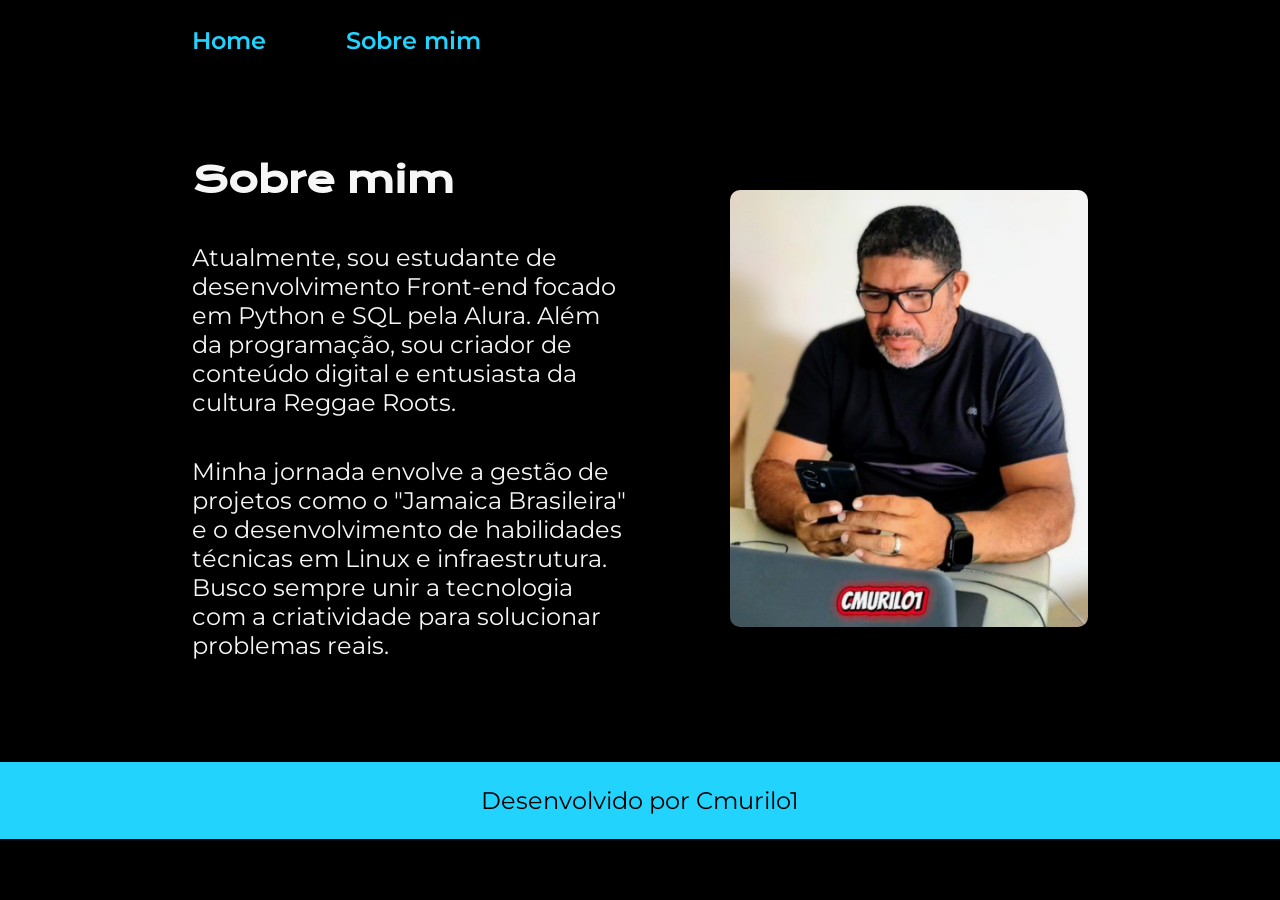
==== about.html @ bfa24f7a "style atualiza foco para front-end e melhora a documentacao do redme" ====
<!DOCTYPE html>
<html lang="pt-br">
<head>
    <meta charset="UTF-8">
    <meta name="viewport" content="width=device-width, initial-scale=1.0">
    <title>Sobre mim - Claudio Murilo</title>
    <link rel="stylesheet" href="./css/style.css">
</head>
<body>
    <header class="cabecalho">
        <nav class="cabecalho__menu">
            <a class="cabecalhomenulink" href="index.html">Home</a>
            <a class="cabecalhomenulink" href="about.html">Sobre mim</a>
        </nav>
    </header>

    <main class="apresentacao">
        <section class="apresentacao__conteudo">
            <h1 class="apresentacaoconteudotitulo">Sobre mim</h1>
            <p class="apresentacaoconteudotexto">
                Atualmente, sou estudante de desenvolvimento Front-end focado em Python e SQL pela Alura. Além da programação, sou criador de conteúdo digital e entusiasta da cultura Reggae Roots.
            </p>
            <p class="apresentacaoconteudotexto">
                Minha jornada envolve a gestão de projetos como o "Jamaica Brasileira" e o desenvolvimento de habilidades técnicas em Linux e infraestrutura. Busco sempre unir a tecnologia com a criatividade para solucionar problemas reais.
            </p>
        </section>
        <img class="apresentacao__imagem" src="./assets/imgdev2.jpg" alt="Foto de Claudio Murilo">
    </main>

    <footer class="rodape">
        <p>Desenvolvido por Cmurilo1</p>
    </footer>
</body>
</html>
---- css/style.css ----
@import url('https://fonts.googleapis.com/css2?family=Krona+One&family=Montserrat:wght@400;600&display=swap');

:root {
    --cor-primaria: #000000;
    --cor-secundaria: #F6F6F6;
    --cor-terciaria: #22D4FD;
}

* {
    margin: 0;
    padding: 0;
    box-sizing: border-box;
}

body {
    background-color: var(--cor-primaria);
    color: var(--cor-secundaria);
    font-family: 'Montserrat', sans-serif;
}

/* Cabeçalho e Menu */
.cabecalho {
    padding: 2% 0 0 15%;
}

.cabecalho__menu {
    display: flex;
    gap: 80px;
}

.cabecalhomenulink {
    font-family: 'Montserrat', sans-serif;
    font-size: 1.5rem;
    font-weight: 600;
    color: var(--cor-terciaria);
    text-decoration: none;
}

/* Conteúdo Principal - Ajuste de Enquadramento */
.apresentacao {
    padding: 8% 15%; /* Cria a margem lateral e superior para enquadrar o conteúdo */
    display: flex;
    align-items: center;
    justify-content: space-between;
    gap: 100px; /* Espaço entre o bloco de texto e a imagem */
}

.apresentacao__conteudo {
    width: 50%; /* Define que o texto ocupa metade da área útil */
    display: flex;
    flex-direction: column;
    gap: 40px;
}

.apresentacaoconteudotitulo {
    font-size: 2.25rem;
    font-family: 'Krona One', sans-serif;
}

.titulo-destaque {
    color: var(--cor-terciaria);
}

.apresentacaoconteudotexto {
    font-size: 1.5rem;
    font-family: 'Montserrat', sans-serif;
}

/* Botões de Redes Sociais */
.apresentacao__links {
    display: flex;
    flex-direction: column;
    align-items: center;
    gap: 32px;
}

.apresentacaolinkssubtitulo {
    font-family: 'Krona One', sans-serif;
    font-size: 1.5rem;
    font-weight: 400;
}

.apresentacaolinkslink {
    display: flex;
    justify-content: center;
    align-items: center;
    gap: 16px;
    border: 2px solid var(--cor-terciaria);
    width: 378px;
    text-align: center;
    border-radius: 8px;
    font-size: 1.5rem;
    font-weight: 600;
    padding: 15px 0;
    text-decoration: none;
    color: var(--cor-secundaria);
    font-family: 'Montserrat', sans-serif;
}

.apresentacaolinkslink:hover {
    background-color: #272727;
}

/* Imagem Enquadrada */
.apresentacao__imagem {
    width: 40%; /* Reduz o tamanho da imagem para não sufocar o texto */
    max-width: 450px; /* Garante que a foto não fique gigante em telas grandes */
    border-radius: 10px;
}

/* Rodapé */
.rodape {
    padding: 24px;
    color: var(--cor-primaria);
    background-color: var(--cor-terciaria);
    text-align: center;
    font-family: 'Montserrat', sans-serif;
    font-size: 1.5rem;
    font-weight: 400;
}
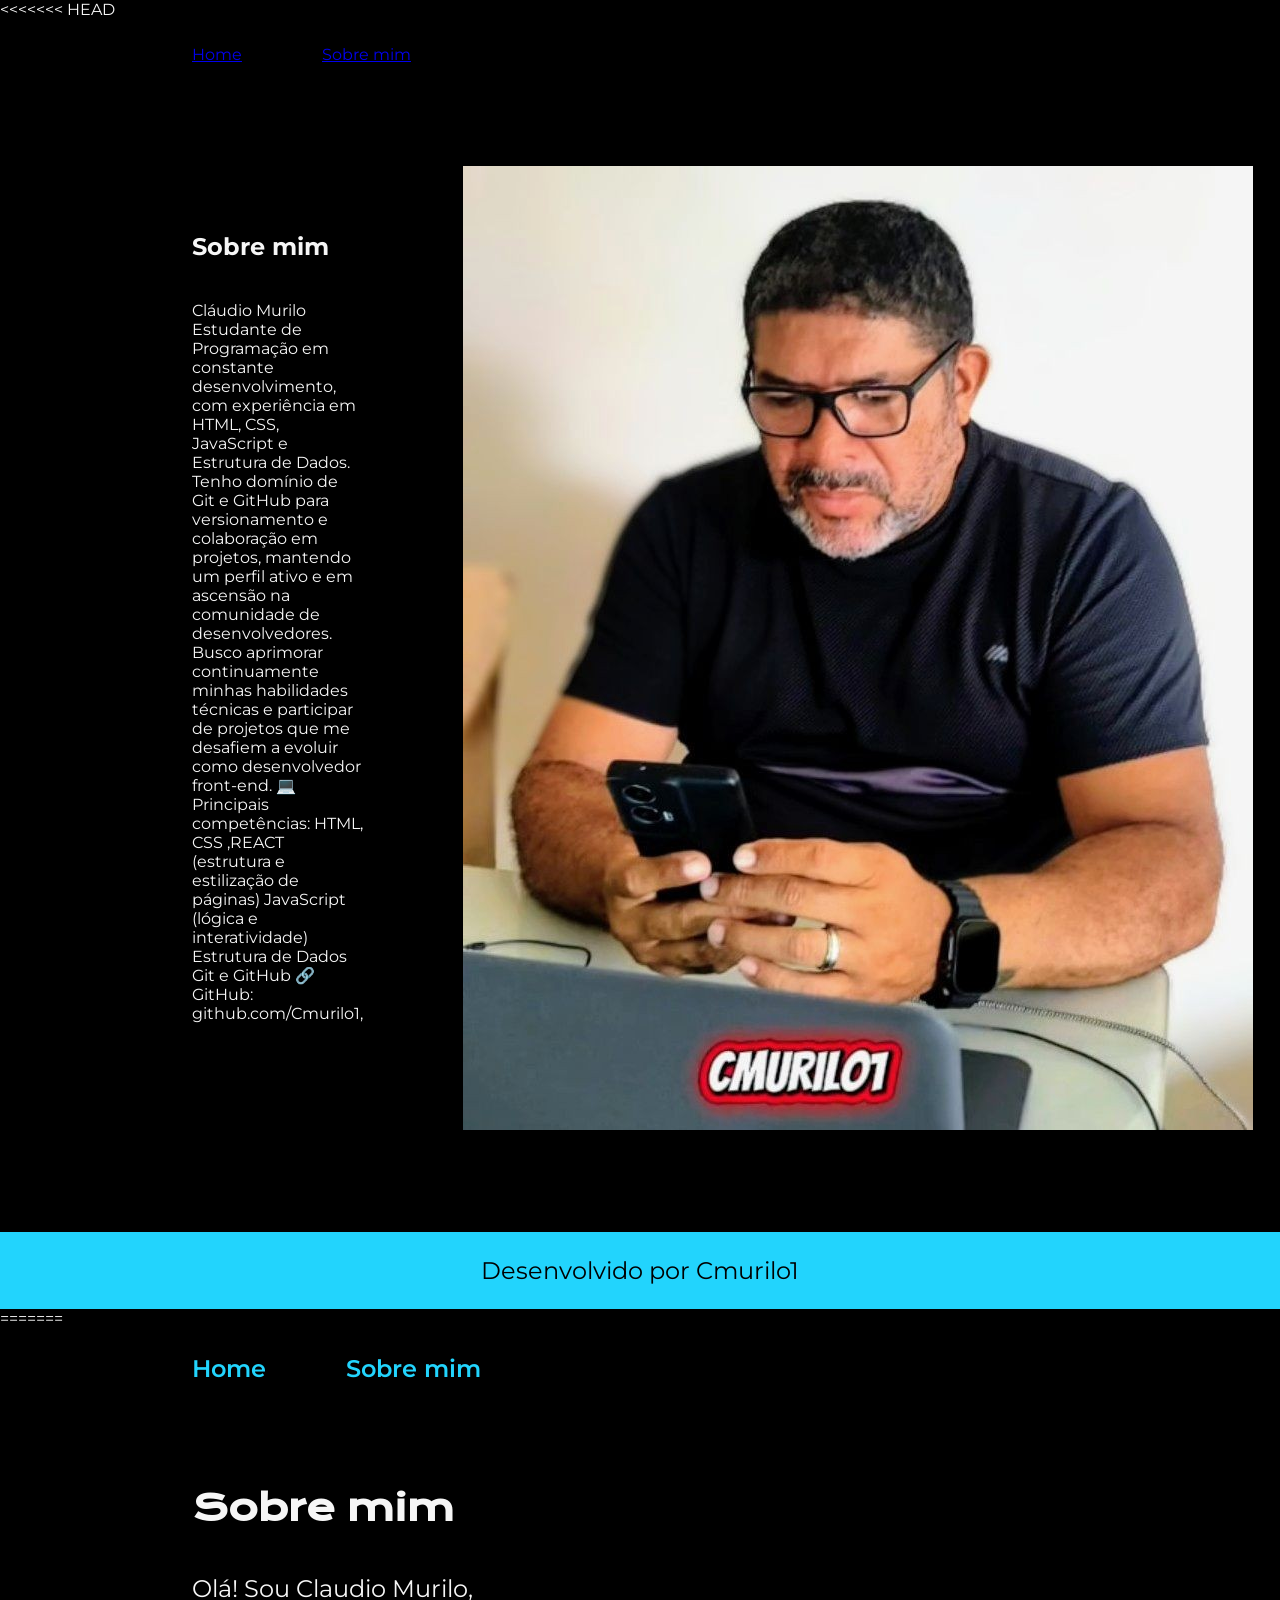
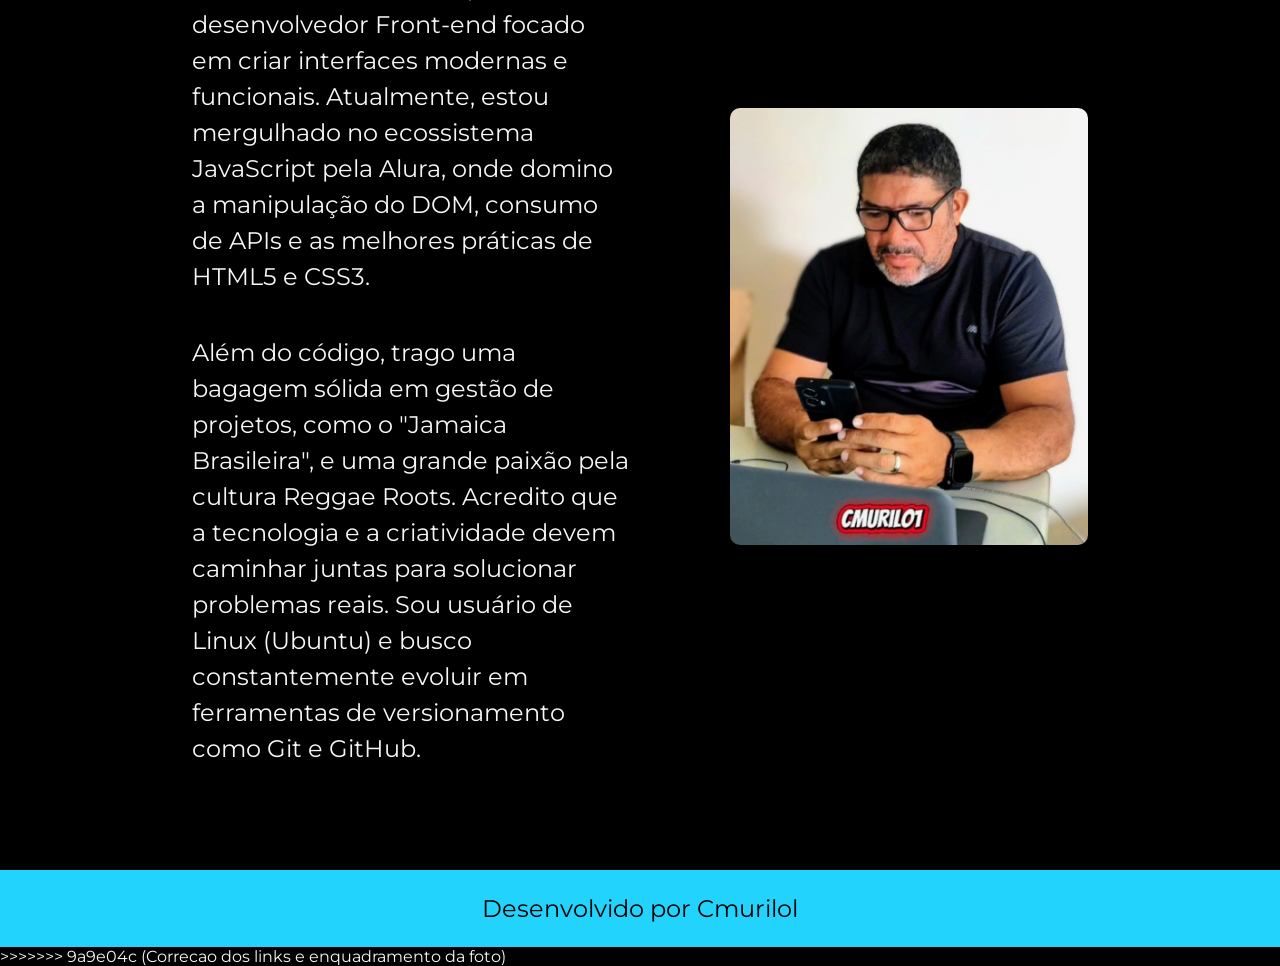
==== commit 2d0f4775: "fix: correcao final de tags e textos do index" ====
--- a/about.html
+++ b/about.html
@@ -3,6 +3,47 @@
 <head>
     <meta charset="UTF-8">
     <meta name="viewport" content="width=device-width, initial-scale=1.0">
+<<<<<<< HEAD
+    <title>Sobre mim</title>
+    <link rel="stylesheet" href="./styles.css/style.css">
+</head>
+    <body>
+<header class="cabecalho">
+     <nav class="cabecalho__menu">
+      <a class="cabecalho__menu__link" href="index.html">Home</a>
+      <a class="cabecalho__menu__link" href="about.html">Sobre mim</a>
+    </nav>
+</header>
+    <main class="apresentacao">
+    <section class="apresentacao__conteudo">
+<h1 class="apresentacao__conteudo__titulo">Sobre mim</h1>
+<p class="apresentacao__conteudo__texto">Cláudio Murilo
+
+Estudante de Programação em constante desenvolvimento, com experiência em HTML, CSS, JavaScript e Estrutura de Dados. Tenho domínio de Git e GitHub para versionamento e colaboração em projetos, mantendo um perfil ativo e em ascensão na comunidade de desenvolvedores.
+
+Busco aprimorar continuamente minhas habilidades técnicas e participar de projetos que me desafiem a evoluir como desenvolvedor front-end.
+
+💻 Principais competências:
+
+HTML, CSS ,REACT (estrutura e estilização de páginas)
+
+JavaScript (lógica e interatividade)
+
+Estrutura de Dados
+
+Git e GitHub
+
+🔗 GitHub: github.com/Cmurilo1,</p>
+<p class="apresentacao__conteudo__texto"></p>
+    </section>
+     <img src="./assets/imgdev2.jpg" alt="Imagem do desenvolvedor Cmurilo1 GTH">
+   </main>
+   
+    <footer class="rodape">
+    <p>Desenvolvido por Cmurilo1</p>
+  </footer>
+   
+=======
     <title>Sobre mim - Claudio Murilo</title>
     <link rel="stylesheet" href="./css/style.css">
 </head>
@@ -18,17 +59,18 @@
         <section class="apresentacao__conteudo">
             <h1 class="apresentacaoconteudotitulo">Sobre mim</h1>
             <p class="apresentacaoconteudotexto">
-                Atualmente, sou estudante de desenvolvimento Front-end focado em Python e SQL pela Alura. Além da programação, sou criador de conteúdo digital e entusiasta da cultura Reggae Roots.
+                Olá! Sou Claudio Murilo, desenvolvedor Front-end focado em criar interfaces modernas e funcionais. Atualmente, estou mergulhado no ecossistema JavaScript pela Alura, onde domino a manipulação do DOM, consumo de APIs e as melhores práticas de HTML5 e CSS3.
             </p>
             <p class="apresentacaoconteudotexto">
-                Minha jornada envolve a gestão de projetos como o "Jamaica Brasileira" e o desenvolvimento de habilidades técnicas em Linux e infraestrutura. Busco sempre unir a tecnologia com a criatividade para solucionar problemas reais.
+                Além do código, trago uma bagagem sólida em gestão de projetos, como o "Jamaica Brasileira", e uma grande paixão pela cultura Reggae Roots. Acredito que a tecnologia e a criatividade devem caminhar juntas para solucionar problemas reais. Sou usuário de Linux (Ubuntu) e busco constantemente evoluir em ferramentas de versionamento como Git e GitHub.
             </p>
         </section>
         <img class="apresentacao__imagem" src="./assets/imgdev2.jpg" alt="Foto de Claudio Murilo">
     </main>
 
     <footer class="rodape">
-        <p>Desenvolvido por Cmurilo1</p>
+        <p>Desenvolvido por Cmurilol</p>
     </footer>
+>>>>>>> 9a9e04c (Correcao dos links e enquadramento da foto)
 </body>
 </html>
--- a/styles.css/style.css
+++ b/styles.css/style.css
@@ -0,0 +1,129 @@
+/* Reset e Variáveis */
+* {
+    margin: 0;
+    padding: 0;
+    box-sizing: border-box;
+}
+
+:root {
+    --cor-primaria: #000000;
+    --cor-secundaria: #F6F6F6;
+    --cor-terciaria: #22D4FD;
+    --font-primaria: 'Inter', sans-serif;
+    --font-secondary: 'Montserrat', sans-serif;
+}
+
+body {
+    background-color: var(--cor-primaria);
+    color: var(--cor-secundaria);
+    font-family: var(--font-primaria);
+    min-height: 100vh;
+}
+
+/* Cabeçalho */
+.cabecalho {
+    padding: 2% 0 0 10%;
+}
+
+.cabecalho__menu {
+    display: flex;
+    gap: 80px;
+}
+
+.cabecalhomenulink {
+    font-family: var(--font-secondary);
+    font-size: 1.5rem;
+    font-weight: 600;
+    color: var(--cor-terciaria);
+    text-decoration: none;
+}
+
+/* Seção Principal - AQUI ESTÁ O AJUSTE DE TAMANHO */
+.apresentacao {
+    padding: 5% 10%;
+    display: flex;
+    align-items: center;
+    justify-content: space-between; /* Espalha o conteúdo na tela */
+    gap: 40px;
+}
+
+.apresentacao__conteudo {
+    width: 50%; /* Aumentamos a largura do texto */
+    display: flex;
+    flex-direction: column;
+    gap: 40px;
+}
+
+.apresentacaoconteudotitulo {
+    font-size: 2.5rem; /* Título maior e mais visível */
+    font-family: var(--font-secondary);
+}
+
+.titulo-destaque {
+    color: var(--cor-terciaria);
+}
+
+.apresentacaoconteudotexto {
+    font-size: 1.5rem;
+    line-height: 1.5;
+}
+
+/* Botões de Redes Sociais */
+.apresentacao__links {
+    display: flex;
+    flex-direction: column;
+    align-items: center;
+    gap: 32px;
+}
+
+.apresentacaolinkssubtitulo {
+    font-family: var(--font-secondary);
+    font-weight: 400;
+    font-size: 1.5rem;
+}
+
+.apresentacaolinkslink {
+    display: flex;
+    justify-content: center;
+    align-items: center;
+    gap: 16px;
+    border: 2px solid var(--cor-terciaria);
+    width: 378px; /* Botões maiores e padronizados */
+    text-align: center;
+    border-radius: 8px;
+    font-size: 1.5rem;
+    font-weight: 600;
+    padding: 15px 0;
+    text-decoration: none;
+    color: var(--cor-secundaria);
+    font-family: var(--font-secondary);
+}
+
+.apresentacaolinkslink:hover {
+    background-color: #272727;
+}
+
+/* Imagem */
+.apresentacao__imagem {
+    width: 50%; /* Imagem ocupando metade da área disponível */
+    max-width: 600px;
+    border-radius: 16px;
+}
+
+/* Responsividade */
+@media (max-width: 1200px) {
+    .apresentacao {
+        flex-direction: column-reverse;
+        padding: 10%;
+    }
+
+    .apresentacao__conteudo {
+        width: 100%;
+        text-align: center;
+    }
+
+    .apresentacao__imagem {
+        width: 100%;
+        max-width: 350px;
+    }
+}
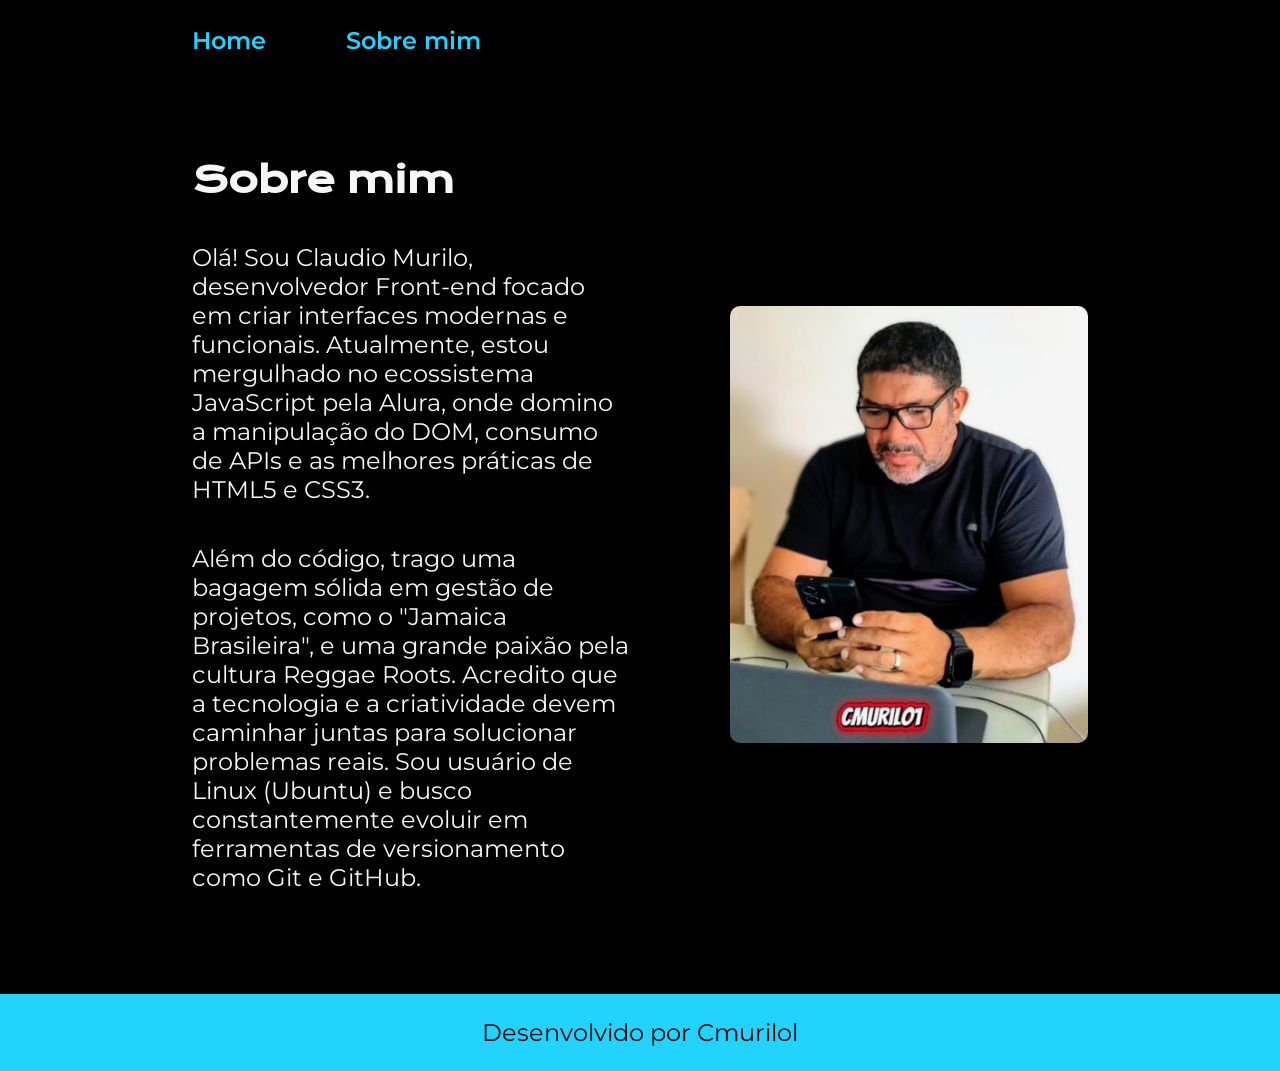
==== commit 217abba7: "fix: correcao final de tags e textos do index" ====
--- a/about.html
+++ b/about.html
@@ -3,47 +3,6 @@
 <head>
     <meta charset="UTF-8">
     <meta name="viewport" content="width=device-width, initial-scale=1.0">
-<<<<<<< HEAD
-    <title>Sobre mim</title>
-    <link rel="stylesheet" href="./styles.css/style.css">
-</head>
-    <body>
-<header class="cabecalho">
-     <nav class="cabecalho__menu">
-      <a class="cabecalho__menu__link" href="index.html">Home</a>
-      <a class="cabecalho__menu__link" href="about.html">Sobre mim</a>
-    </nav>
-</header>
-    <main class="apresentacao">
-    <section class="apresentacao__conteudo">
-<h1 class="apresentacao__conteudo__titulo">Sobre mim</h1>
-<p class="apresentacao__conteudo__texto">Cláudio Murilo
-
-Estudante de Programação em constante desenvolvimento, com experiência em HTML, CSS, JavaScript e Estrutura de Dados. Tenho domínio de Git e GitHub para versionamento e colaboração em projetos, mantendo um perfil ativo e em ascensão na comunidade de desenvolvedores.
-
-Busco aprimorar continuamente minhas habilidades técnicas e participar de projetos que me desafiem a evoluir como desenvolvedor front-end.
-
-💻 Principais competências:
-
-HTML, CSS ,REACT (estrutura e estilização de páginas)
-
-JavaScript (lógica e interatividade)
-
-Estrutura de Dados
-
-Git e GitHub
-
-🔗 GitHub: github.com/Cmurilo1,</p>
-<p class="apresentacao__conteudo__texto"></p>
-    </section>
-     <img src="./assets/imgdev2.jpg" alt="Imagem do desenvolvedor Cmurilo1 GTH">
-   </main>
-   
-    <footer class="rodape">
-    <p>Desenvolvido por Cmurilo1</p>
-  </footer>
-   
-=======
     <title>Sobre mim - Claudio Murilo</title>
     <link rel="stylesheet" href="./css/style.css">
 </head>
@@ -71,6 +30,5 @@
     <footer class="rodape">
         <p>Desenvolvido por Cmurilol</p>
     </footer>
->>>>>>> 9a9e04c (Correcao dos links e enquadramento da foto)
 </body>
 </html>
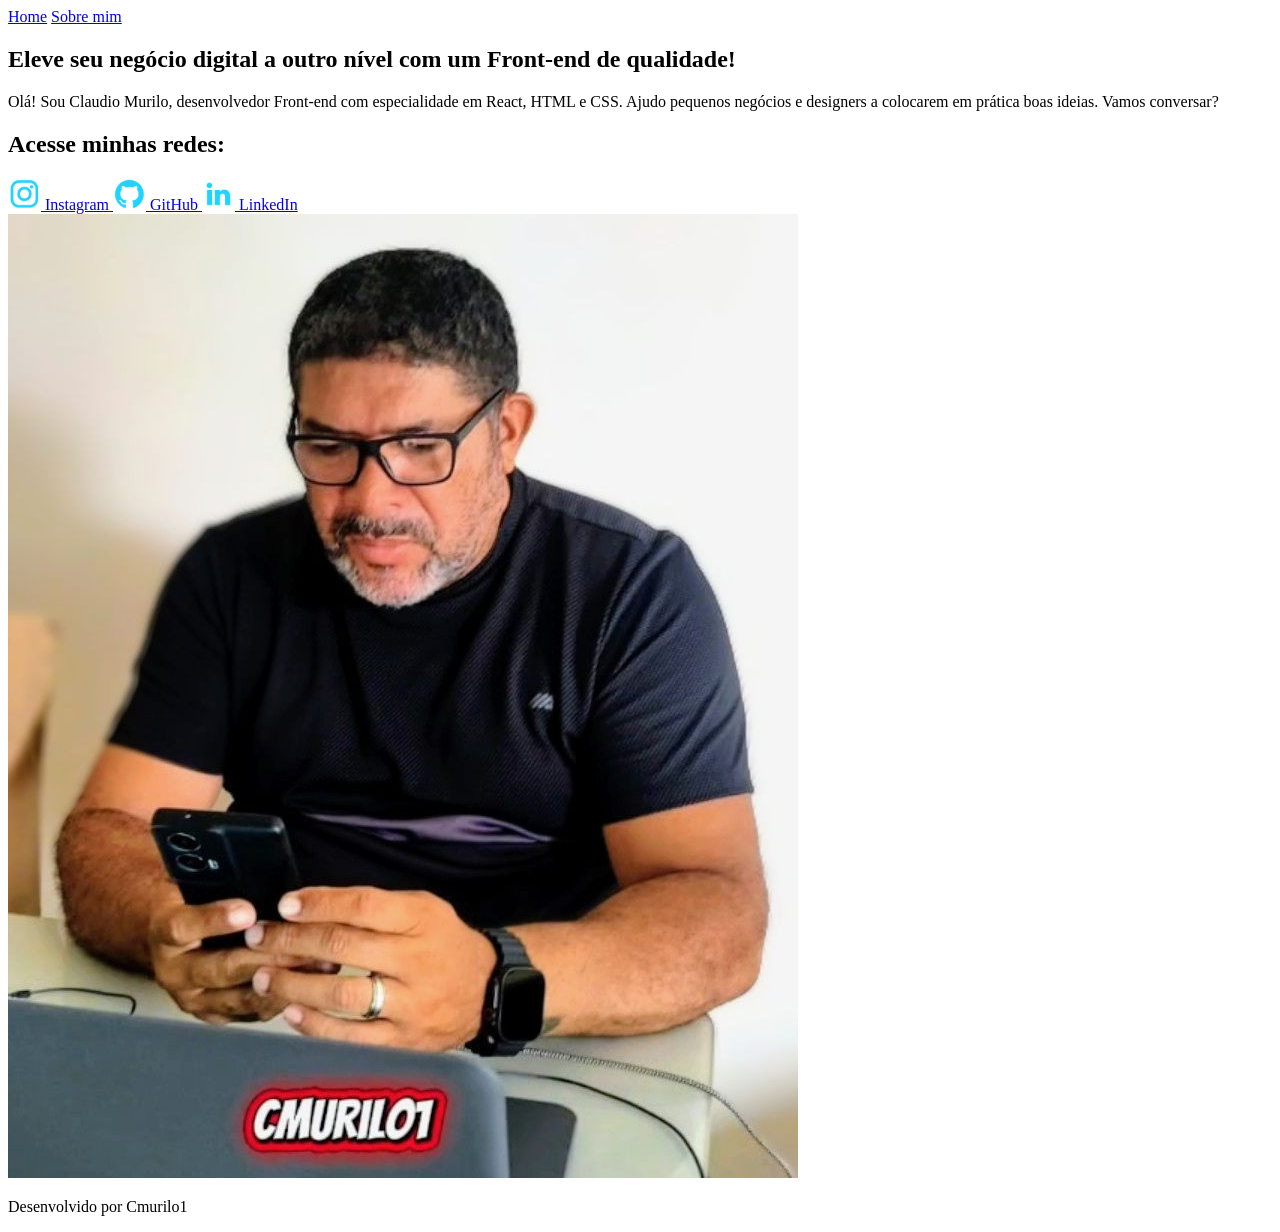
==== commit 7e4dabee: "Feat:versao final corrigida e limpa" ====
--- a/about.html
+++ b/about.html
@@ -3,8 +3,8 @@
 <head>
     <meta charset="UTF-8">
     <meta name="viewport" content="width=device-width, initial-scale=1.0">
-    <title>Sobre mim - Claudio Murilo</title>
-    <link rel="stylesheet" href="./css/style.css">
+    <title>Portfolio - Claudio Murilo</title>
+    <link rel="stylesheet" href="./styles/style.css">
 </head>
 <body>
     <header class="cabecalho">
@@ -13,22 +13,34 @@
             <a class="cabecalhomenulink" href="about.html">Sobre mim</a>
         </nav>
     </header>
-
     <main class="apresentacao">
         <section class="apresentacao__conteudo">
-            <h1 class="apresentacaoconteudotitulo">Sobre mim</h1>
-            <p class="apresentacaoconteudotexto">
-                Olá! Sou Claudio Murilo, desenvolvedor Front-end focado em criar interfaces modernas e funcionais. Atualmente, estou mergulhado no ecossistema JavaScript pela Alura, onde domino a manipulação do DOM, consumo de APIs e as melhores práticas de HTML5 e CSS3.
-            </p>
-            <p class="apresentacaoconteudotexto">
-                Além do código, trago uma bagagem sólida em gestão de projetos, como o "Jamaica Brasileira", e uma grande paixão pela cultura Reggae Roots. Acredito que a tecnologia e a criatividade devem caminhar juntas para solucionar problemas reais. Sou usuário de Linux (Ubuntu) e busco constantemente evoluir em ferramentas de versionamento como Git e GitHub.
-            </p>
+            <h1 class="apresentacaoconteudotitulo">Eleve seu negócio digital a outro nível <strong class="titulo-destaque">com um Front-end de qualidade!</strong></h1>
+            <p class="apresentacaoconteudotexto">Olá! Sou Claudio Murilo, desenvolvedor Front-end com especialidade em React, HTML e CSS. Ajudo pequenos negócios e designers a colocarem em prática boas ideias. Vamos conversar?</p>
+            
+            <div class="apresentacao__links">
+                <h2 class="apresentacaolinkssubtitulo">Acesse minhas redes:</h2>
+                
+                <a class="apresentacaolinkslink" href="https://instagram.com/claudiomurilooficial">
+                    <img src="./assets/instagram.png" alt="Logotipo do Instagram">
+                    Instagram
+                </a>
+
+                <a class="apresentacaolinkslink" href="https://github.com/Cmurilo1">
+                    <img src="./assets/github.png" alt="Logotipo do GitHub">
+                    GitHub
+                </a>
+
+                <a class="apresentacaolinkslink" href="https://linkedin.com/in/Claudiomurilo">
+                    <img src="./assets/linkedin.png" alt="Logotipo do LinkedIn">
+                    LinkedIn
+                </a>
+            </div>
         </section>
-        <img class="apresentacao__imagem" src="./assets/imgdev2.jpg" alt="Foto de Claudio Murilo">
+        <img class="apresentacao__image" src="./assets/imgdev2.jpg" alt="Foto do Claudio Murilo trabalhando">
     </main>
-
     <footer class="rodape">
-        <p>Desenvolvido por Cmurilol</p>
+        <p>Desenvolvido por Cmurilo1</p>
     </footer>
 </body>
 </html>
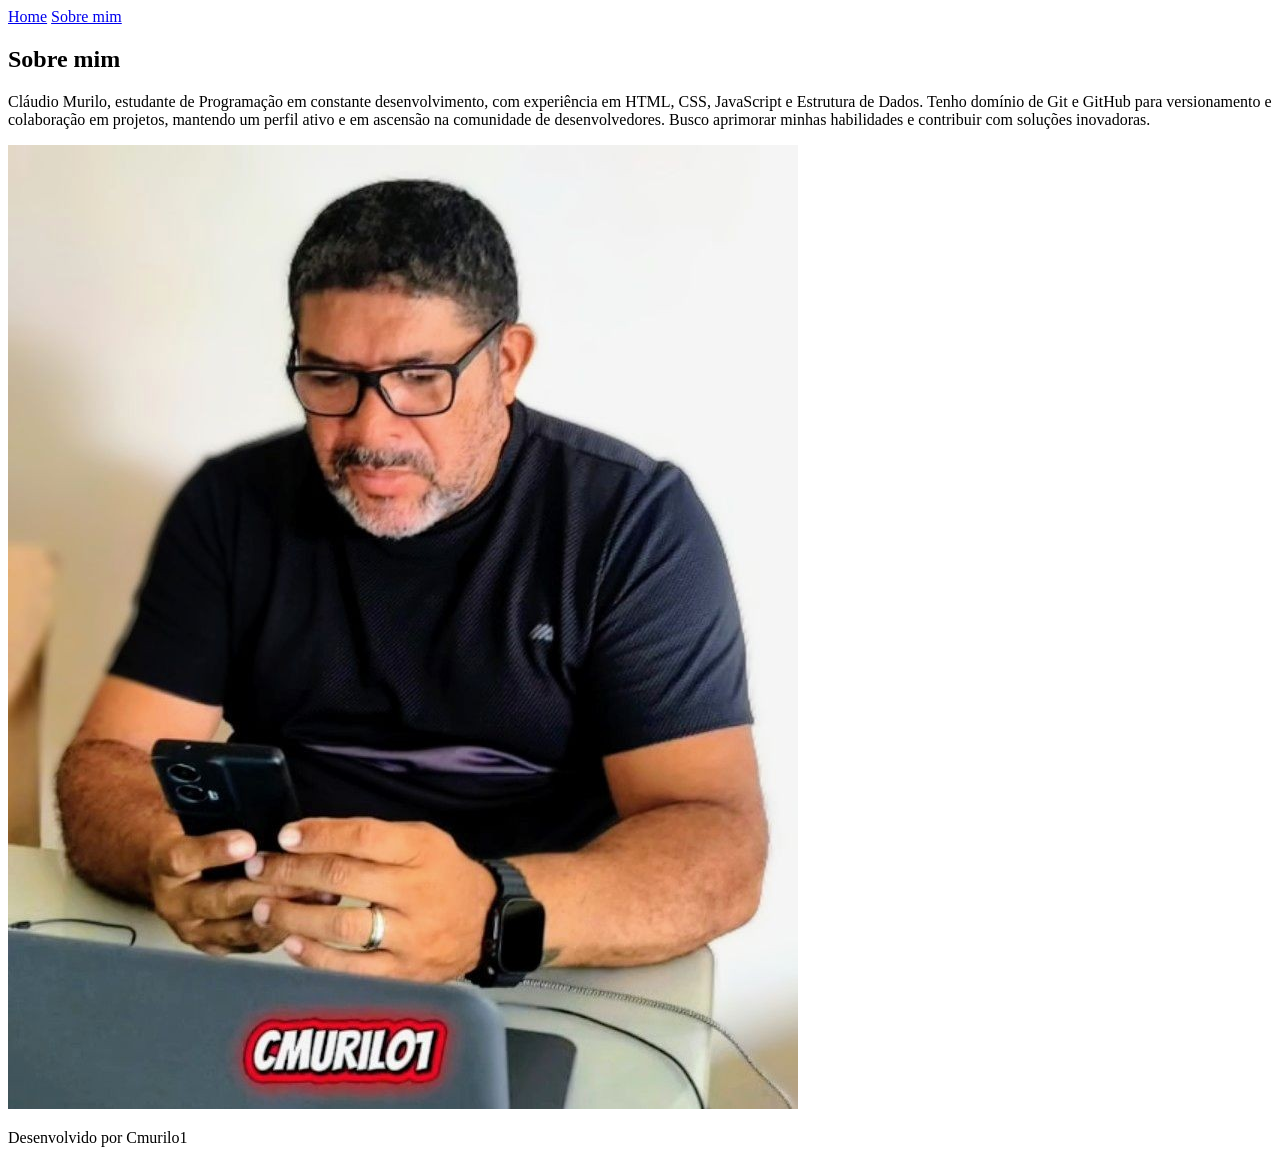
==== commit fc1664a3: "Feat site completo e sem erros" ====
--- a/about.html
+++ b/about.html
@@ -3,7 +3,7 @@
 <head>
     <meta charset="UTF-8">
     <meta name="viewport" content="width=device-width, initial-scale=1.0">
-    <title>Portfolio - Claudio Murilo</title>
+    <title>Sobre mim</title>
     <link rel="stylesheet" href="./styles/style.css">
 </head>
 <body>
@@ -15,29 +15,12 @@
     </header>
     <main class="apresentacao">
         <section class="apresentacao__conteudo">
-            <h1 class="apresentacaoconteudotitulo">Eleve seu negócio digital a outro nível <strong class="titulo-destaque">com um Front-end de qualidade!</strong></h1>
-            <p class="apresentacaoconteudotexto">Olá! Sou Claudio Murilo, desenvolvedor Front-end com especialidade em React, HTML e CSS. Ajudo pequenos negócios e designers a colocarem em prática boas ideias. Vamos conversar?</p>
-            
-            <div class="apresentacao__links">
-                <h2 class="apresentacaolinkssubtitulo">Acesse minhas redes:</h2>
-                
-                <a class="apresentacaolinkslink" href="https://instagram.com/claudiomurilooficial">
-                    <img src="./assets/instagram.png" alt="Logotipo do Instagram">
-                    Instagram
-                </a>
-
-                <a class="apresentacaolinkslink" href="https://github.com/Cmurilo1">
-                    <img src="./assets/github.png" alt="Logotipo do GitHub">
-                    GitHub
-                </a>
-
-                <a class="apresentacaolinkslink" href="https://linkedin.com/in/Claudiomurilo">
-                    <img src="./assets/linkedin.png" alt="Logotipo do LinkedIn">
-                    LinkedIn
-                </a>
-            </div>
+            <h1 class="apresentacaoconteudotitulo">Sobre mim</h1>
+            <p class="apresentacaoconteudotexto">
+                Cláudio Murilo, estudante de Programação em constante desenvolvimento, com experiência em HTML, CSS, JavaScript e Estrutura de Dados. Tenho domínio de Git e GitHub para versionamento e colaboração em projetos, mantendo um perfil ativo e em ascensão na comunidade de desenvolvedores. Busco aprimorar minhas habilidades e contribuir com soluções inovadoras.
+            </p>
         </section>
-        <img class="apresentacao__image" src="./assets/imgdev2.jpg" alt="Foto do Claudio Murilo trabalhando">
+        <img class="apresentacao__image" src="./assets/imgdev2.jpg" alt="Foto do Claudio Murilo">
     </main>
     <footer class="rodape">
         <p>Desenvolvido por Cmurilo1</p>
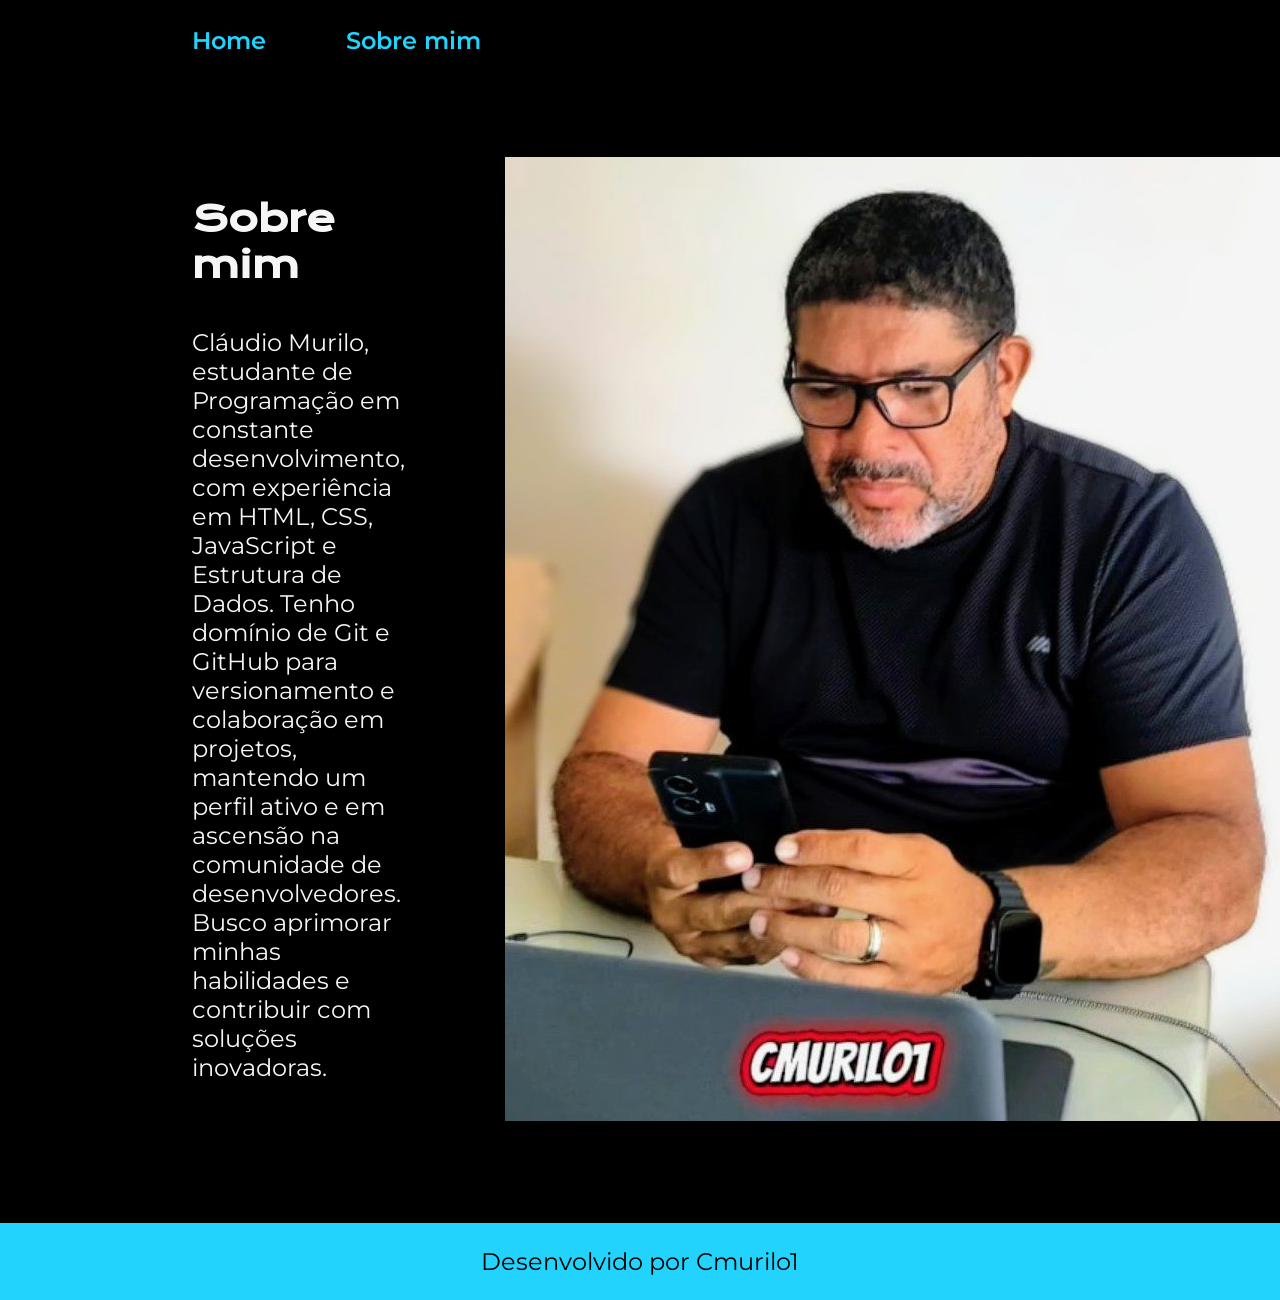
==== commit 31d297b2: "Fix:ajuste no caminho do css e limpeza de conflitos" ====
--- a/about.html
+++ b/about.html
@@ -4,7 +4,7 @@
     <meta charset="UTF-8">
     <meta name="viewport" content="width=device-width, initial-scale=1.0">
     <title>Sobre mim</title>
-    <link rel="stylesheet" href="./styles/style.css">
+    <link rel="stylesheet" href="./css/style.css">
 </head>
 <body>
     <header class="cabecalho">
--- a/css/style.css
+++ b/css/style.css
@@ -0,0 +1,120 @@
+@import url('https://fonts.googleapis.com/css2?family=Krona+One&family=Montserrat:wght@400;600&display=swap');
+
+:root {
+    --cor-primaria: #000000;
+    --cor-secundaria: #F6F6F6;
+    --cor-terciaria: #22D4FD;
+}
+
+* {
+    margin: 0;
+    padding: 0;
+    box-sizing: border-box;
+}
+
+body {
+    background-color: var(--cor-primaria);
+    color: var(--cor-secundaria);
+    font-family: 'Montserrat', sans-serif;
+}
+
+/* Cabeçalho e Menu */
+.cabecalho {
+    padding: 2% 0 0 15%;
+}
+
+.cabecalho__menu {
+    display: flex;
+    gap: 80px;
+}
+
+.cabecalhomenulink {
+    font-family: 'Montserrat', sans-serif;
+    font-size: 1.5rem;
+    font-weight: 600;
+    color: var(--cor-terciaria);
+    text-decoration: none;
+}
+
+/* Conteúdo Principal - Ajuste de Enquadramento */
+.apresentacao {
+    padding: 8% 15%; /* Cria a margem lateral e superior para enquadrar o conteúdo */
+    display: flex;
+    align-items: center;
+    justify-content: space-between;
+    gap: 100px; /* Espaço entre o bloco de texto e a imagem */
+}
+
+.apresentacao__conteudo {
+    width: 50%; /* Define que o texto ocupa metade da área útil */
+    display: flex;
+    flex-direction: column;
+    gap: 40px;
+}
+
+.apresentacaoconteudotitulo {
+    font-size: 2.25rem;
+    font-family: 'Krona One', sans-serif;
+}
+
+.titulo-destaque {
+    color: var(--cor-terciaria);
+}
+
+.apresentacaoconteudotexto {
+    font-size: 1.5rem;
+    font-family: 'Montserrat', sans-serif;
+}
+
+/* Botões de Redes Sociais */
+.apresentacao__links {
+    display: flex;
+    flex-direction: column;
+    align-items: center;
+    gap: 32px;
+}
+
+.apresentacaolinkssubtitulo {
+    font-family: 'Krona One', sans-serif;
+    font-size: 1.5rem;
+    font-weight: 400;
+}
+
+.apresentacaolinkslink {
+    display: flex;
+    justify-content: center;
+    align-items: center;
+    gap: 16px;
+    border: 2px solid var(--cor-terciaria);
+    width: 378px;
+    text-align: center;
+    border-radius: 8px;
+    font-size: 1.5rem;
+    font-weight: 600;
+    padding: 15px 0;
+    text-decoration: none;
+    color: var(--cor-secundaria);
+    font-family: 'Montserrat', sans-serif;
+}
+
+.apresentacaolinkslink:hover {
+    background-color: #272727;
+}
+
+/* Imagem Enquadrada */
+.apresentacao__imagem {
+    width: 40%; /* Reduz o tamanho da imagem para não sufocar o texto */
+    max-width: 450px; /* Garante que a foto não fique gigante em telas grandes */
+    border-radius: 10px;
+}
+
+/* Rodapé */
+.rodape {
+    padding: 24px;
+    color: var(--cor-primaria);
+    background-color: var(--cor-terciaria);
+    text-align: center;
+    font-family: 'Montserrat', sans-serif;
+    font-size: 1.5rem;
+    font-weight: 400;
+}
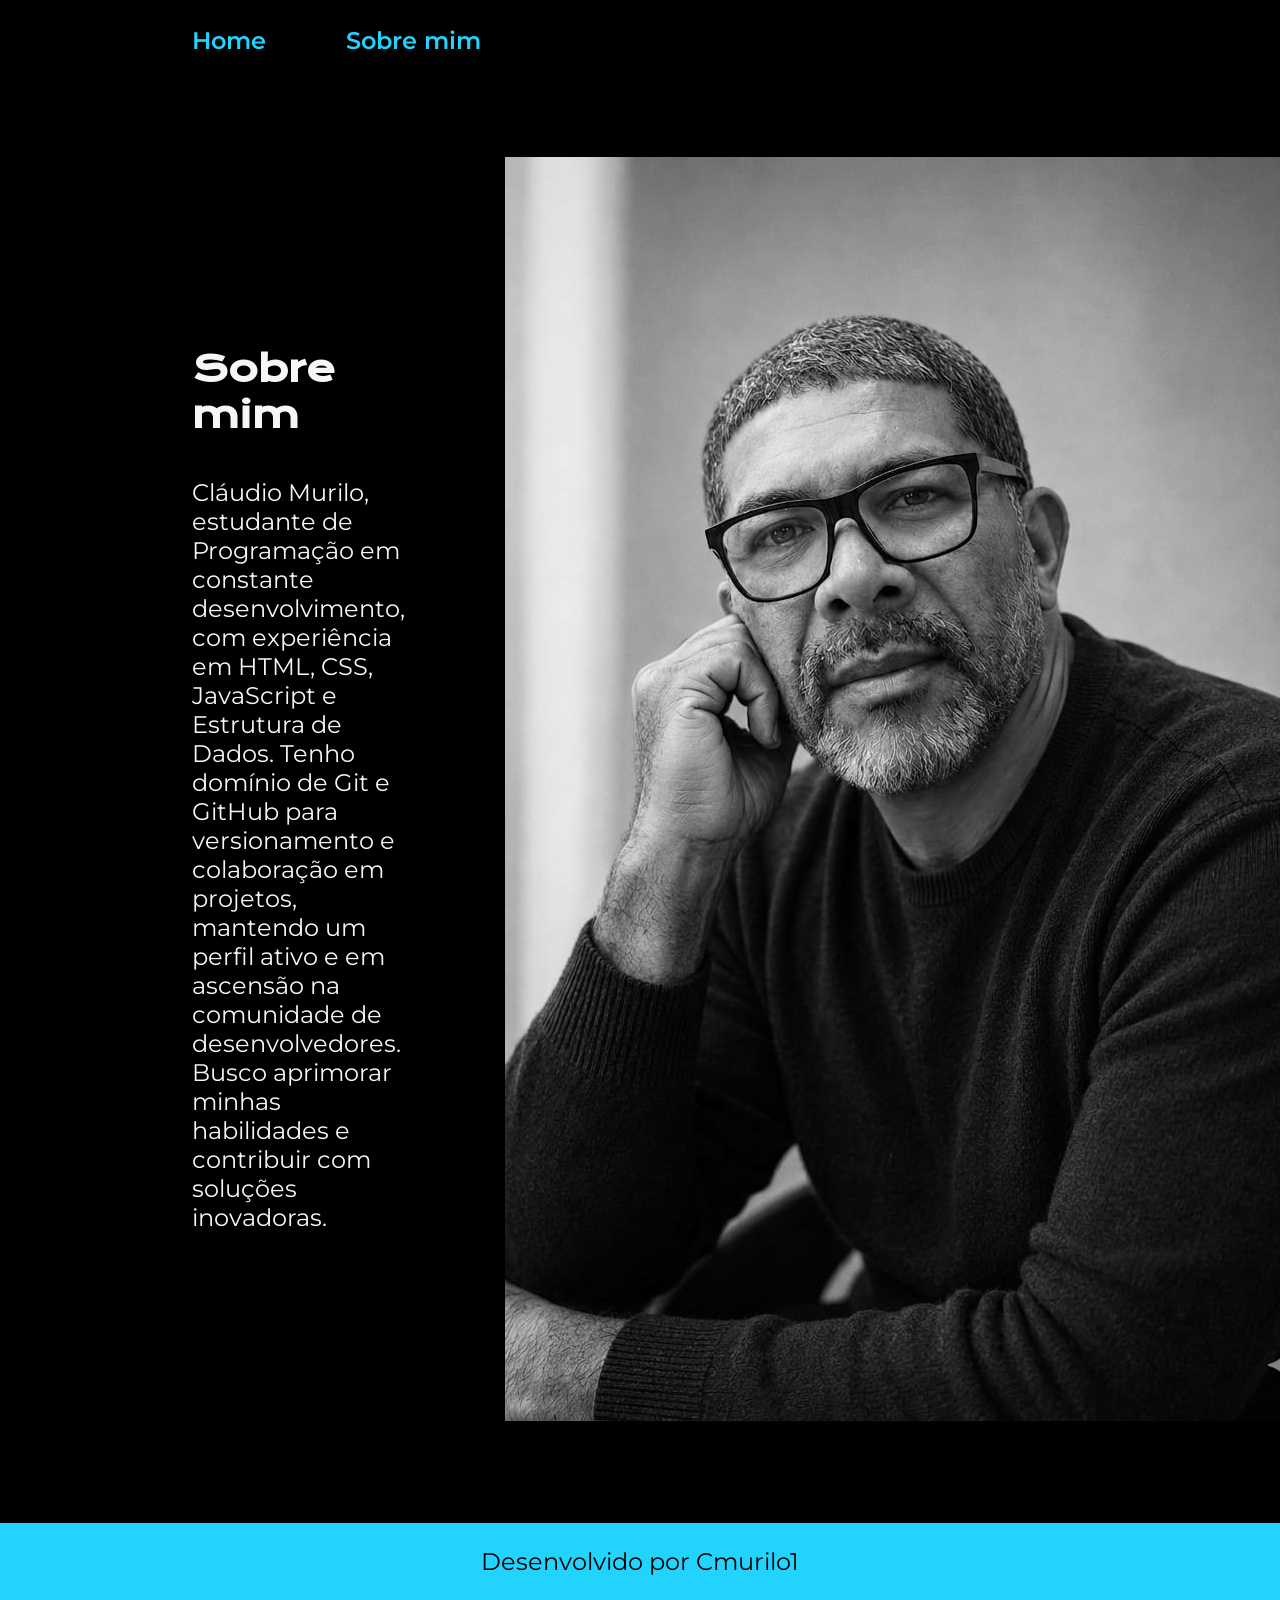
==== commit 42c9e8b7: "Alteracao da foto de perfil" ====
--- a/about.html
+++ b/about.html
@@ -4,7 +4,7 @@
     <meta charset="UTF-8">
     <meta name="viewport" content="width=device-width, initial-scale=1.0">
     <title>Sobre mim</title>
-    <link rel="stylesheet" href="./css/style.css">
+  <link rel="stylesheet" href="./css/style.css">
 </head>
 <body>
     <header class="cabecalho">
@@ -20,7 +20,7 @@
                 Cláudio Murilo, estudante de Programação em constante desenvolvimento, com experiência em HTML, CSS, JavaScript e Estrutura de Dados. Tenho domínio de Git e GitHub para versionamento e colaboração em projetos, mantendo um perfil ativo e em ascensão na comunidade de desenvolvedores. Busco aprimorar minhas habilidades e contribuir com soluções inovadoras.
             </p>
         </section>
-        <img class="apresentacao__image" src="./assets/imgdev2.jpg" alt="Foto do Claudio Murilo">
+        <img class="apresentacao__image" src="./assets/img-jpg-dev.png" alt="Foto do Claudio Murilo">
     </main>
     <footer class="rodape">
         <p>Desenvolvido por Cmurilo1</p>
